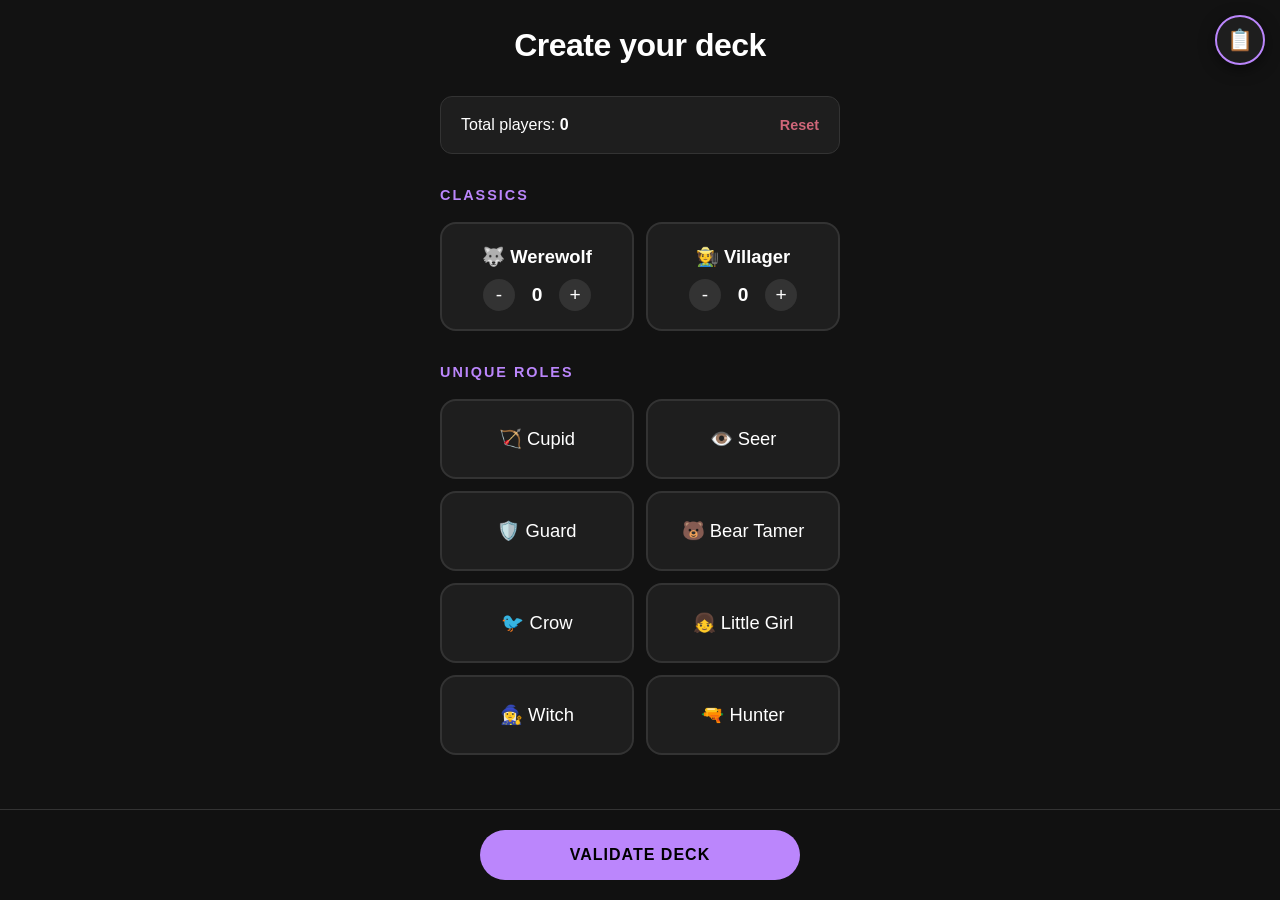
==== index.html @ 0ddc398d "2nd commit" ====
<!DOCTYPE html>
<html lang="en">

<head>
    <meta charset="UTF-8">
    <meta name="viewport" content="width=device-width, initial-scale=1.0, maximum-scale=1.0, user-scalable=no">
    <title>Game - Werewolf GM</title>
    <link rel="stylesheet" href="/style.css">
</head>

<body>
    <button id="btn-master-view" class="btn-master-flottant">📋</button>

    <div id="modal-master-view" class="modal-overlay cache">
        <div class="modal-contenu">
            <button id="btn-close-master" class="btn-fermer">✖</button>
            <h2 class="game-recap">Game Recap</h2>
            <div id="recap-players-list"></div>
        </div>
    </div>

    <section id="ecran-choix-roles">
        <h2>Create your deck</h2>
        <div class="infos-paquet">
            <span>Total players: <strong id="total-joueurs">0</strong></span>
            <button id="btn-reinitialiser" class="btn-texte">Reset</button>
        </div>

        <h3>Classics</h3>
        <div class="grille-roles">
            <div class="carte-role loup" data-role="loup" data-nom="Werewolf">
                <span class="nom-role">🐺 Werewolf</span>
                <div class="controles-compteur">
                    <button class="btn-moins" data-cible="loup">-</button>
                    <span class="qte" id="qte-loup">0</span>
                    <button class="btn-plus" data-cible="loup">+</button>
                </div>
            </div>
            <div class="carte-role villageois" data-role="villageois" data-nom="Villager">
                <span class="nom-role">🧑‍🌾 Villager</span>
                <div class="controles-compteur">
                    <button class="btn-moins" data-cible="villageois">-</button>
                    <span class="qte" id="qte-villageois">0</span>
                    <button class="btn-plus" data-cible="villageois">+</button>
                </div>
            </div>
        </div>

        <h3>Unique Roles</h3>
        <div class="grille-roles">
            <button class="carte-role special" data-role="cupidon" data-nom="Cupid">🏹 Cupid</button>
            <button class="carte-role special" data-role="voyante" data-nom="Seer">👁️ Seer</button>
            <button class="carte-role special" data-role="garde" data-nom="Guard">🛡️ Guard</button>
            <button class="carte-role special" data-role="montreur" data-nom="Bear Tamer">🐻 Bear Tamer</button>
            <button class="carte-role special" data-role="corbeau" data-nom="Crow">🐦 Crow</button>
            <button class="carte-role special" data-role="petite-fille" data-nom="Little Girl">👧 Little Girl</button>
            <button class="carte-role special" data-role="sorciere" data-nom="Witch">🧙‍♀️ Witch</button>
            <button class="carte-role special" data-role="chasseur" data-nom="Hunter">🔫 Hunter</button>
        </div>

        <div class="barre-bas">
            <button id="btn-valider-roles" class="btn-principal">Validate Deck</button>
        </div>
    </section>

    <section id="ecran-parametres" class="cache">
        <h2>Game Settings</h2>
        <div class="etape-container">
            <div class="parametres-groupe">
                <p class="parametre-titre">⏳ Council Discussion Time:</p>
                <select id="select-timer">
                    <option value="120">2 Minutes</option>
                    <option value="180" selected>3 Minutes</option>
                    <option value="300">5 Minutes</option>
                    <option value="480">8 Minutes</option>
                    <option value="0">Unlimited</option>
                </select>
            </div>

            <div class="parametres-groupe">
                <p class="parametre-titre">🎖️ Captain Election:</p>
                <label class="checkbox-container" for="checkbox-capitaine">
                    <input type="checkbox" id="checkbox-capitaine" class="checkbox-input" checked>
                    <span class="checkbox-label">Enable Captain Election before Night 1</span>
                </label>
            </div>

            <div id="groupe-option-reelection" class="sub-option">
                <div class="checkbox-container">
                    <input type="checkbox" id="checkbox-reelection" class="checkbox-input" checked>
                    <label for="checkbox-reelection" class="checkbox-label">Successor Designation (on death)</label>
                </div>
            </div>

            <div class="parametres-groupe">
                <p class="parametre-titre">⚖️ Tiebreaker (Revote):</p>
                <label class="checkbox-container" for="checkbox-revote">
                    <input type="checkbox" id="checkbox-revote" class="checkbox-input" checked>
                    <span class="checkbox-label">Allow a second vote in case of a tie</span>
                </label>
            </div>
        </div>
        <div class="barre-bas">
            <button id="btn-valider-parametres" class="btn-principal">Next Step</button>
        </div>
    </section>

    <section id="ecran-saisie-joueurs" class="cache">
        <h2>Who is who?</h2>
        <div class="info-cercle">
            <strong>Seating Order :</strong> Please add the players in clockwise order around the table.
        </div>
        <div class="formulaire-ajout">
            <input type="text" id="nom-joueur" placeholder="Name..." autocomplete="off">
            <select id="role-joueur">
                <option value="">Role...</option>
            </select>
            <button id="btn-ajouter">+</button>
        </div>
        <ul id="liste-config-joueurs" class="liste-simple"></ul>
        <div class="barre-bas">
            <button id="btn-demarrer" class="btn-principal" disabled>Next Step</button>
        </div>
    </section>

    <section id="ecran-capitaine" class="cache">
        <h2>Captain Election</h2>
        <div class="etape-container">
            <span class="captain-badge">🎖️</span>
            <p class="info-bulle">
                The village must choose a leader.
                The Captain's vote counts as double in case of a tie.
            </p>
            <select id="select-capitaine">
            </select>
        </div>
        <div class="barre-bas">
            <button id="btn-valider-capitaine" class="btn-principal" disabled>Night 1</button>
        </div>
    </section>

    <section id="ecran-nuit" class="cache">
        <h2 id="titre-nuit">Night 1</h2>

        <div id="contenu-etape-nuit"></div>

        <div id="zone-timer" class="cache">
            <div id="affichage-chrono">03:00</div>
            <div class="barre-timer-conteneur">
                <div id="barre-timer"></div>
            </div>
            <button id="btn-start-timer" class="btn-secondaire">Start Timer</button>
        </div>

        <div id="zone-vote-village" class="cache">
            <p class="parametre-titre">🗳️ Village Council Decision:</p>
            <select id="select-elimine-village"></select>
        </div>

        <div id="zone-sentence-village" class="cache"></div>

        <div class="barre-bas">
            <button id="btn-etape-suivante" class="btn-principal">Proceed</button>
        </div>
    </section>

    <script src="/script.js" defer></script>
</body>

</html>
---- style.css ----
/* =========================================
   1. VARIABLES & RESET
   ========================================= */
:root {
    --fond: #121212;
    --secondaire: #1e1e1e;
    --accent: #bb86fc;
    --accent-dark: #7b1fa2;
    --rouge-sang: #cf6679;
    --texte: #ffffff;
    --texte-secondaire: #b0b0b0;
    --bordure: #333333;
    --succes: #4CAF50;
    --alerte: #f39c12;
    --gold: #ffb74d;
}

* {
    box-sizing: border-box;
    margin: 0;
    padding: 0;
    -webkit-tap-highlight-color: transparent;
}

body {
    background-color: var(--fond);
    color: var(--texte);
    font-family: 'Segoe UI', Roboto, Helvetica, Arial, sans-serif;
    padding: 20px;
    padding-bottom: 120px;
    line-height: 1.6;
    overflow-x: hidden;
    transition: background-color 0.8s ease, color 0.5s ease;
}

body.theme-jour {
    --fond: #e9e7e2;
    --texte: #121212;
}

.etape-container,
#zone-timer,
#zone-vote-village,
.modal-content {
    background-color: #1e1e1e !important;
    color: #ffffff !important;
    border: 1px solid #333333;
    box-shadow: 0 10px 30px rgba(0, 0, 0, 0.3);
    padding: 20px;
    border-radius: 20px;
    margin-bottom: 20px;
}

.cache {
    display: none !important;
}

section {
    max-width: 400px;
    margin: 0 auto;
    width: 100%;
}

/* =========================================
   2. TYPOGRAPHIE & TITRES
   ========================================= */
h2 {
    text-align: center;
    margin-bottom: 25px;
    font-size: 2rem;
    font-weight: 700;
    letter-spacing: -0.5px;
}

h3 {
    margin: 30px 0 15px 0;
    color: var(--accent);
    text-transform: uppercase;
    font-size: 0.9rem;
    letter-spacing: 2px;
}

.titre-nuit-etape {
    font-size: 2.8rem;
    text-align: center;
    margin: 10px 0 25px 0;
    font-weight: 800;
    color: var(--texte);
    text-shadow: 0 4px 15px rgba(187, 134, 252, 0.3), 0 2px 5px rgba(255, 255, 255, 0.3);
    transition: all 0.8s ease;
}

body.theme-jour .titre-nuit-etape {
    color: var(--texte);
    text-shadow: 0 4px 10px rgba(187, 134, 252, 0.3);
}

/* =========================================
   3. ÉCRAN : CRÉATION DU DECK
   ========================================= */
.infos-paquet {
    display: flex;
    justify-content: space-between;
    align-items: center;
    background: var(--secondaire);
    padding: 15px 20px;
    border-radius: 12px;
    margin-bottom: 25px;
    border: 1px solid var(--bordure);
}

.btn-texte {
    background: none;
    border: none;
    color: var(--rouge-sang);
    font-weight: bold;
    cursor: pointer;
    font-size: 0.9rem;
}

.grille-roles {
    display: grid;
    grid-template-columns: repeat(2, 1fr);
    gap: 12px;
    margin-bottom: 20px;
}

.carte-role {
    background: var(--secondaire);
    border: 2px solid var(--bordure);
    border-radius: 16px;
    padding: 18px 10px;
    display: flex;
    flex-direction: column;
    align-items: center;
    justify-content: center;
    transition: all 0.2s cubic-bezier(0.4, 0, 0.2, 1);
    cursor: pointer;
    position: relative;
    color: white;
}

.carte-role.selectionne {
    border-color: var(--accent);
    background: rgba(187, 134, 252, 0.08);
    box-shadow: 0 0 15px rgba(187, 134, 252, 0.2);
}

.nom-role {
    font-weight: 600;
    font-size: 1.15rem;
    margin-bottom: 8px;
}

.carte-role.special {
    font-size: 1.15rem;
    padding: 20px 10px;
    display: flex;
    align-items: center;
    justify-content: center;
    min-height: 80px;
}

/* =========================================
   BORDURES SPÉCIFIQUES (LOUP / VILLAGEOIS)
   ========================================= */

.carte-role.loup.selectionne {
    border-color: var(--rouge-sang) !important;
    background: rgba(207, 102, 121, 0.08) !important;
    box-shadow: 0 0 15px rgba(207, 102, 121, 0.2) !important;
}

.carte-role.villageois.selectionne {
    border-color: var(--succes) !important;
    background: rgba(76, 175, 80, 0.08) !important;
    box-shadow: 0 0 15px rgba(76, 175, 80, 0.2) !important;
}

.carte-role.loup.selectionne .nom-role {
    color: var(--rouge-sang);
}

.carte-role.villageois.selectionne .nom-role {
    color: var(--succes);
}

/* Compteurs +/- */
.controles-compteur {
    display: flex;
    align-items: center;
    gap: 12px;
}

.btn-plus,
.btn-moins {
    width: 32px;
    height: 32px;
    border-radius: 50%;
    border: none;
    background: #333;
    color: white;
    font-size: 1.2rem;
    display: flex;
    align-items: center;
    justify-content: center;
    cursor: pointer;
}

.btn-plus:active,
.btn-moins:active {
    background: var(--accent);
}

.qte {
    font-size: 1.2rem;
    font-weight: 800;
    min-width: 20px;
    text-align: center;
}

/* =========================================
   4. ÉCRAN : PARAMÈTRES (FIX ALIGNEMENT)
   ========================================= */
.parametres-groupe {
    margin-bottom: 25px;
}

.parametre-titre {
    margin-bottom: 12px;
    font-weight: bold;
    color: var(--accent);
    display: block;
}

/* FIX ULTIME : Le conteneur des cases à cocher */
.checkbox-container {
    display: flex !important;
    align-items: center !important;
    /* Aligne verticalement la case et le texte */
    justify-content: flex-start !important;
    gap: 15px !important;
    /* Espace fixe */
    cursor: pointer;
    margin: 5px 0;
    padding: 8px 0;
}

.checkbox-input {
    width: 22px !important;
    height: 22px !important;
    margin: 0 !important;
    flex-shrink: 0 !important;
    cursor: pointer;
    accent-color: var(--accent);
}

.checkbox-label {
    color: var(--texte);
    font-size: 1rem;
    line-height: 1.3;
    cursor: pointer;
    user-select: none;
}

/* =========================================
   5. ÉCRAN : SAISIE JOUEURS
   ========================================= */
.formulaire-ajout {
    display: flex;
    gap: 8px;
    margin-bottom: 20px;
}

#nom-joueur {
    flex: 2;
    margin-bottom: 0;
}

#role-joueur {
    flex: 1.5;
    margin-bottom: 0;
}

#btn-ajouter {
    flex: 0.5;
    background: var(--accent);
    border: none;
    border-radius: 8px;
    color: black;
    font-size: 1.5rem;
    font-weight: bold;
    cursor: pointer;
}

.liste-simple {
    list-style: none;
    margin-top: 20px;
}

.joueur-item {
    background: var(--secondaire);
    padding: 12px 18px;
    border-radius: 12px;
    margin-bottom: 10px;
    display: flex;
    justify-content: space-between;
    align-items: center;
    border: 1px solid var(--bordure);
    animation: slideIn 0.3s ease;
}

@keyframes slideIn {
    from {
        opacity: 0;
        transform: translateX(-10px);
    }

    to {
        opacity: 1;
        transform: translateX(0);
    }
}

.btn-supprimer-joueur {
    background: none;
    border: none;
    color: var(--rouge-sang);
    font-size: 1.2rem;
    cursor: pointer;
    padding: 5px;
}

/* =========================================
   6. PHASE DE JEU (CARTES RÔLES & MORNING)
   ========================================= */
.etape-container {
    background-color: var(--secondaire);
    padding: 35px;
    border-radius: 20px;
    border: 1px solid var(--bordure);
    box-shadow: 0 10px 30px rgba(0, 0, 0, 0.4);
}

.info-bulle {
    margin-bottom: 20px;
}

.lovers-selection {
    display: flex;
    align-items: center;
    justify-content: center;
    gap: 15px;
    margin-top: 15px;
}

.heart-icon {
    font-size: 1.5rem;
    color: #ff4d4d;
    text-shadow: 0 0 10px rgba(255, 77, 77, 0.5);
}

.text-gold {
    color: var(--gold) !important;
    font-weight: 700;
    text-shadow: 0 0 8px rgba(255, 183, 77, 0.3);
}

/* =========================================
   12. VOYANTE (SEER) - RÉVÉLATION
   ========================================= */
#seer-target {
    margin-top: 8px;
}

.seer-result {
    margin-top: 20px;
    padding: 20px;
    background: rgba(187, 134, 252, 0.05);
    border: 2px solid var(--accent);
    border-radius: 15px;
    text-align: center;
    box-shadow: 0 0 15px rgba(187, 134, 252, 0.2);
    animation: revealPop 0.4s cubic-bezier(0.175, 0.885, 0.32, 1.275);
}

.seer-result span {
    display: block;
    color: var(--texte-secondaire);
    font-size: 0.9rem;
    text-transform: uppercase;
    letter-spacing: 1px;
    margin-bottom: 5px;
}

.seer-result b {
    display: block;
    color: var(--accent);
    font-size: 1.6rem;
    text-transform: uppercase;
    letter-spacing: 2px;
    text-shadow: 0 0 10px rgba(187, 134, 252, 0.3);
}

.etape-role {
    font-size: 1.8rem;
    font-weight: 800;
    color: var(--accent);
    text-align: center;
    margin-bottom: 10px;
}

.etape-joueurs {
    text-align: center;
    color: var(--texte-secondaire);
    font-size: 1rem;
    margin-bottom: 20px;
}

/* =========================================
   6. PHASE DE JOUR (MORNING NEWS & ÉVÉNEMENTS)
   ========================================= */

.separator-dots {
    border: 0;
    height: 1px;
    background-image: linear-gradient(to right, transparent, var(--accent), transparent);
    margin: 40px 0;
    opacity: 0.5;
}

.morning-news-container {
    display: flex;
    flex-direction: column;
    gap: 15px;
    background: transparent;
    padding: 0;
    margin-bottom: 20px;
}

.safe-night,
.bear-silent {
    background: rgba(255, 255, 255, 0.05);
    border: 1px solid var(--bordure);
    padding: 16px 20px;
    border-radius: 12px;
    color: var(--texte-secondaire);
    font-size: 1rem;
    display: flex;
    align-items: center;
    gap: 12px;
}


.bear-growl,
.crow-mark {
    display: flex;
    align-items: center;
    gap: 15px;
    padding: 15px;
    border-radius: 12px;
    font-size: 0.95rem;
    line-height: 1.4;
    box-shadow: 0 4px 10px rgba(0, 0, 0, 0.15);
}

.event-icon {
    font-size: 2.2rem;
    flex-shrink: 0;
    filter: drop-shadow(0 2px 4px rgba(0, 0, 0, 0.5));
}

.bear-growl {
    background: rgba(243, 156, 18, 0.08);
    border: 1px solid rgba(243, 156, 18, 0.2);
    border-left: 4px solid var(--alerte);
}

.bear-growl strong {
    color: var(--alerte);
    font-size: 1.1rem;
    display: block;
    margin-bottom: 2px;
    text-transform: uppercase;
    letter-spacing: 1px;
}

.crow-mark {
    background: rgba(187, 134, 252, 0.08);
    border: 1px solid rgba(187, 134, 252, 0.2);
    border-left: 4px solid var(--accent);
}

.crow-mark strong {
    color: var(--accent);
    font-size: 1.1rem;
    display: block;
    margin-bottom: 5px;
    text-transform: uppercase;
    letter-spacing: 1px;
}

.crow-target-name {
    background-color: var(--accent);
    color: #000;
    font-weight: 800;
    font-size: 1.1rem;
    padding: 2px 8px;
    border-radius: 6px;
    text-transform: uppercase;
    display: inline-block;
    vertical-align: middle;
    margin-right: 5px;
    box-shadow: 0 0 10px rgba(187, 134, 252, 0.4);
}

.crow-text-info {
    color: var(--texte-secondaire);
    font-size: 0.95rem;
}

.bouton-transition-container {
    text-align: center;
    margin-top: 30px;
}


/* =========================================
   7. WIDGET TIMER & VOTE DU CONSEIL
   ========================================= */
#zone-timer {
    background-color: var(--secondaire);
    padding: 25px;
    border-radius: 15px;
    margin: 20px 0;
    text-align: left;
    border: 1px solid var(--bordure);

}

#affichage-chrono {
    font-size: 3.8rem;
    font-weight: 600;
    color: var(--accent);
    text-align: center;
    line-height: 1;
    margin-bottom: 15px;
    letter-spacing: 2px;
}

.barre-timer-conteneur {
    width: 100%;
    height: 8px;
    background: #2a2a2a;
    border-radius: 4px;
    margin-bottom: 15px;
    overflow: hidden;
}

#barre-timer {
    height: 100%;
    background: var(--accent);
    width: 100%;
    transition: width 1s linear;
}

#btn-start-timer {
    background-color: #333;
    color: #aaa;
    border: none;
    padding: 5px 12px;
    border-radius: 4px;
    font-size: 0.8rem;
    cursor: pointer;
    display: block;
    margin: 0 auto;
    width: fit-content;
}

#btn-start-timer:active {
    background-color: #444;
}

#zone-vote-village {
    margin-top: 20px;
    text-align: left;
}

#zone-vote-village p {
    color: var(--accent);
    font-size: 0.9rem;
    font-weight: bold;
    margin-bottom: 10px;
}

/* =========================================
   8. SENTENCE & CONSEIL
   ========================================= */
/* --- CONTAINER DE LA SENTENCE --- */
.sentence-container {
    display: flex;
    flex-direction: column;
    align-items: center;
    gap: 20px;
    padding: 10px 0;
}

/* --- STYLE DE LA SENTENCE DU CONSEIL --- */
.sentence-item {
    padding: 25px 20px;
    margin-top: 20px;
    border-left: 6px solid var(--rouge-sang);
    /* Plus épais que la nuit pour l'impact */
    background: rgba(207, 102, 121, 0.1);
    border-radius: 0 16px 16px 0;
    box-shadow: 0 8px 25px rgba(0, 0, 0, 0.2);
    display: flex;
    flex-direction: column;
    align-items: center;
    /* Centre le texte */
    animation: slideIn 0.5s ease;
}

.sentence-nom {
    color: var(--rouge-sang);
    font-size: 2.5rem;
    /* Très lisible */
    font-weight: 900;
    text-transform: uppercase;
    letter-spacing: -1px;
    margin-bottom: 5px;
}

.sentence-role {
    color: #ffffff;
    font-size: 1.1rem;
    font-weight: 600;
    letter-spacing: 1px;
    opacity: 0.9;
}

/* Cas où personne n'est éliminé */
.sentence-none {
    padding: 30px;
    text-align: center;
    background: rgba(255, 255, 255, 0.05);
    border-radius: 16px;
    border: 1px dashed var(--bordure);
    color: var(--texte-secondaire);
}

.mort-conseil-wrapper {
    display: flex;
    flex-direction: column;
    gap: 10px;
    padding: 10px 0;
    animation: fadeIn 0.5s ease-in;
}



.no-death-council {
    text-align: center;
    padding: 20px;
    color: var(--texte-secondaire);
    font-style: italic;
}

@keyframes fadeIn {
    from {
        opacity: 0;
    }

    to {
        opacity: 1;
    }
}

.resultat-conseil {
    color: var(--texte-secondaire);
    text-align: center;
    text-transform: uppercase;
    font-size: 0.8rem;
    letter-spacing: 2px;
}

.safe-title {
    font-size: 1.4rem;
    font-weight: 700;
    color: var(--texte-secondaire);
}

@keyframes fadeInUp {
    from {
        opacity: 0;
        transform: translateY(20px);
    }

    to {
        opacity: 1;
        transform: translateY(0);
    }
}

/* =========================================
   9. BARRE BASSE & BOUTONS
   ========================================= */
.barre-bas {
    position: fixed;
    bottom: 0;
    left: 0;
    width: 100%;
    background: rgba(18, 18, 18, 0.98);
    backdrop-filter: blur(10px);
    padding: 20px;
    display: flex;
    justify-content: center;
    gap: 15px;
    z-index: 1000;
    border-top: 1px solid var(--bordure);
}

.btn-principal {
    background-color: var(--accent);
    color: black;
    border: none;
    padding: 16px 28px;
    border-radius: 50px;
    font-weight: 800;
    font-size: 1rem;
    cursor: pointer;
    flex: 1;
    max-width: 320px;
    text-transform: uppercase;
    letter-spacing: 1px;
    box-shadow: none !important;
}

.btn-principal:disabled {
    background-color: #444;
    color: #888;
    cursor: not-allowed;
}

.btn-danger {
    background-color: var(--rouge-sang) !important;
    color: white !important;
}

.btn-orange {
    background-color: var(--alerte) !important;
    color: white !important;
}

.btn-orange {
    background-color: var(--alerte);
    color: white;
}

/* =========================================
   10. MODALES & MASTER VIEW
   ========================================= */
.game-recap {
    color: var(--texte-secondaire);
}

.btn-master-flottant {
    position: fixed;
    top: 15px;
    right: 15px;
    z-index: 1001;
    background: var(--secondaire);
    border: 2px solid var(--accent);
    border-radius: 50%;
    width: 50px;
    height: 50px;
    font-size: 1.3rem;
    cursor: pointer;
    box-shadow: 0 4px 15px rgba(0, 0, 0, 0.5);
}

.modal-overlay {
    position: fixed;
    top: 0;
    left: 0;
    width: 100%;
    height: 100%;
    background: rgba(0, 0, 0, 0.92);
    display: flex;
    align-items: center;
    justify-content: center;
    z-index: 2000;
    padding: 20px;
}

.modal-contenu {
    background: var(--secondaire);
    width: 100%;
    max-width: 480px;
    max-height: 85vh;
    padding: 30px;
    border-radius: 25px;
    border: 1px solid var(--accent);
    overflow-y: auto;
    position: relative;
}

.btn-fermer {
    position: absolute;
    top: 20px;
    right: 20px;
    background: none;
    border: none;
    color: white;
    font-size: 1.5rem;
    cursor: pointer;
}

/* =========================================
   RETOUR AU STYLE MASTER VIEW (PRÉCIS)
   ========================================= */
.master-table {
    width: 100%;
    border-collapse: collapse;
    margin-top: 10px;
}

.master-tr-header {
    border-bottom: 2px solid var(--bordure);
    color: var(--accent);
    font-size: 0.85rem;
    text-transform: uppercase;
    letter-spacing: 1px;
}

.master-th {
    text-align: left;
    padding: 12px 8px;
    font-weight: bold;
}

.master-th-center {
    text-align: center;
    padding: 12px 8px;
}

.master-tr {
    border-bottom: 1px solid #2a2a2a;
}

.master-td {
    padding: 14px 8px;
    vertical-align: middle;
}

.master-td-center {
    padding: 14px 8px;
    text-align: center;
    vertical-align: middle;
}

.master-role-text {
    color: var(--texte-secondaire);
    font-size: 0.9rem;
}

.status-alive {
    color: var(--succes);
    font-weight: 600;
}

.status-dead {
    color: var(--rouge-sang);
    text-decoration: line-through;
    opacity: 0.6;
}

.master-alive-count {
    margin-top: 25px;
    text-align: center;
    font-weight: bold;
    color: var(--accent);
    font-size: 1.1rem;
    padding-top: 15px;
    border-top: 1px dashed var(--bordure);
}

/* =========================================
   11. INPUTS GÉNÉRAUX
   ========================================= */
select,
input[type="text"] {
    width: 100%;
    padding: 14px;
    background: #2a2a2a;
    border: 1px solid #444;
    border-radius: 10px;
    color: white;
    font-size: 1rem;
    appearance: none;
}

select {
    background-image: url("data:image/svg+xml,%3Csvg xmlns='http://www.w3.org/2000/svg' width='24' height='24' viewBox='0 0 24 24' fill='none' stroke='white' stroke-width='2' stroke-linecap='round' stroke-linejoin='round'%3E%3Cpolyline points='6 9 12 15 18 9'%3E%3C/polyline%3E%3C/svg%3E");
    background-repeat: no-repeat;
    background-position: right 12px center;
    background-size: 16px;

}

/* =========================================
   13. ÉLECTION DU CAPITAINE 
   ========================================= */
#ecran-capitaine .etape-container {
    background: linear-gradient(145deg, var(--secondaire), #252525);
    border: 2px solid var(--accent);
    box-shadow: 0 0 20px rgba(187, 134, 252, 0.15);
    text-align: center;
    padding: 35px 25px;
}

.captain-badge {
    font-size: 4rem;
    display: block;
    margin-bottom: 15px;
    filter: drop-shadow(0 0 10px rgba(187, 134, 252, 0.4));
    animation: medalFloat 3s ease-in-out infinite;
}

#ecran-capitaine h2 {
    color: var(--accent);
    /* Titre en violet */
    text-shadow: 0 0 10px rgba(187, 134, 252, 0.2);
}

#ecran-capitaine .info-bulle {
    color: var(--texte-secondaire);
    font-size: 0.95rem;
    font-style: italic;
    margin-bottom: 25px;
    line-height: 1.4;
}

#select-capitaine {
    background-color: #2a2a2a !important;
    color: #ffffff !important;
    border: 2px solid var(--accent);
    font-weight: bold;
    font-size: 1.1rem;
    cursor: pointer;
    appearance: none;
    -webkit-appearance: none;
}

#select-capitaine option {
    background-color: #1e1e1e;
    color: #ffffff;
    padding: 10px;
}

#select-capitaine option:hover {
    background-color: var(--accent);
    color: #000000;
}

#select-capitaine:focus {
    background-color: rgba(187, 134, 252, 0.1);
    box-shadow: 0 0 15px rgba(187, 134, 252, 0.3);
    outline: none;
}

/* =========================================
   14. ECRAN DE VICTOIRE 
   ========================================= */
.victory-screen {
    display: flex;
    flex-direction: column;
    align-items: center;
    justify-content: center;
    text-align: center;
    padding: 40px 20px;
    border-radius: 20px;
    animation: victoryPop 0.5s cubic-bezier(0.17, 0.89, 0.32, 1.28);
}

.victory-village {
    border: 3px solid var(--succes) !important;
    background: linear-gradient(145deg, #1e1e1e, #1a2e1a) !important;
}

.victory-village .victory-icon {
    color: var(--succes);
    text-shadow: 0 0 20px rgba(76, 175, 80, 0.4);
}

.victory-wolves {
    border: 3px solid var(--rouge-sang) !important;
    background: linear-gradient(145deg, #1e1e1e, #2e1a1a) !important;
}

.victory-wolves .victory-icon {
    color: var(--rouge-sang);
    text-shadow: 0 0 20px rgba(207, 102, 121, 0.4);
}

.victory-lovers {
    border: 3px solid #ff4d4d !important;
    background: linear-gradient(145deg, #1e1e1e, #3e1a1a) !important;
}

.victory-lovers .victory-icon {
    color: #ff4d4d;
    text-shadow: 0 0 20px rgba(255, 77, 77, 0.4);
}

.victory-icon {
    font-size: 5rem;
    margin-bottom: 10px;
    display: block;
}

.victory-title {
    font-size: 2.5rem;
    font-weight: 900;
    margin-bottom: 15px;
    text-transform: uppercase;
}

.victory-desc {
    color: var(--texte-secondaire);
    margin-bottom: 30px;
    font-style: italic;
}

@keyframes victoryPop {
    from {
        transform: scale(0.8);
        opacity: 0;
    }

    to {
        transform: scale(1);
        opacity: 1;
    }
}

.victory-egalite {
    border: 3px solid #757575 !important;
    /* Gris fantôme */
    background: linear-gradient(145deg, #1e1e1e, #2a2a2a) !important;
}

.victory-egalite .victory-icon {
    color: #b0b0b0;
    text-shadow: 0 0 20px rgba(176, 176, 176, 0.4);
}

/* =========================================
   15. ORDRE DES JOUEURS
   ========================================= */
.joueur-info-gauche {
    display: flex;
    align-items: center;
    gap: 12px;
}

.joueur-place {
    background: rgba(255, 255, 255, 0.1);
    color: var(--texte-secondaire);
    font-weight: 800;
    font-size: 0.9rem;
    padding: 4px 8px;
    border-radius: 6px;
    min-width: 35px;
    text-align: center;
}

.joueur-controles {
    display: flex;
    align-items: center;
    gap: 8px;
}

.btn-ordre {
    background: none;
    border: none;
    color: var(--texte-secondaire);
    font-size: 1.2rem;
    cursor: pointer;
    padding: 2px 5px;
    transition: color 0.2s;
}

.btn-ordre:hover {
    color: var(--accent);
}

.btn-ordre:disabled {
    opacity: 0.2;
    cursor: default;
}

.info-cercle {
    background: rgba(187, 134, 252, 0.1);
    border-left: 4px solid var(--accent);
    padding: 10px 15px;
    margin-bottom: 20px;
    font-size: 0.9rem;
    color: var(--texte);
    border-radius: 0 8px 8px 0;
}

/* --- ANNONCE DU RÉSULTAT DU CONSEIL --- */
.resultat-conseil {
    text-align: center;
    color: var(--texte-secondaire);
    text-transform: uppercase;
    font-size: 0.8rem;
    letter-spacing: 2px;
    margin-bottom: 10px;
}

.no-death-council {
    text-align: center;
    padding: 20px;
    color: var(--texte-secondaire);
}

.no-death-icon {
    font-size: 3rem;
    display: block;
    margin-bottom: 10px;
}

/* =========================================
   16. RECAP DE NUIT
   ========================================= */
.no-events-night {
    display: flex;
    align-items: center;
    gap: 15px;
    padding: 15px 20px;
    background: rgba(255, 255, 255, 0.03);
    border: 1px dashed var(--bordure);
    border-radius: 12px;
    color: var(--texte-secondaire);
    font-size: 0.95rem;
    line-height: 1.4;
}

.no-events-night .event-icon {
    font-size: 2rem;
    opacity: 0.5;
    filter: none;
}


/* =========================================
   17. LE CHASSEUR
   ========================================= */
.hunter-box {
    border: 2px solid #ff9800 !important;
    box-shadow: 0 4px 20px rgba(255, 152, 0, 0.15);
    margin-top: 25px;
    padding: 20px;
    border-radius: 12px;
    animation: fadeIn 0.4s ease;
}

.hunter-title {
    color: #ff9800;
    text-align: center;
    font-size: 1.5rem;
    margin-bottom: 12px;
    text-transform: uppercase;
    letter-spacing: 2px;
    font-weight: 900;
    text-shadow: 0 0 10px rgba(255, 152, 0, 0.3);
    display: flex;
    align-items: center;
    justify-content: center;
    gap: 8px;
}

.hunter-instruction {
    text-align: center;
    color: var(--texte-secondaire);
    margin-bottom: 20px;
    font-size: 0.95rem;
    background: rgba(0, 0, 0, 0.15);
    padding: 10px;
    border-radius: 8px;
}

.hunter-instruction strong {
    color: #ff9800;
    font-size: 1.1rem;
}

.btn-hunter {
    background-color: #ff9800 !important;
    color: #111 !important;
    font-weight: 900;
    letter-spacing: 2px;

    display: block;
    width: fit-content;
    min-width: 90px;
    padding: 12px 30px;
    margin: 20px auto 0 auto;


    border: none;
    border-radius: 8px;
    box-shadow: 0 4px 10px rgba(255, 152, 0, 0.3);
    transition: all 0.2s ease;
    cursor: pointer;
}

.btn-hunter:hover {
    background-color: #ffb74d !important;
    transform: translateY(-2px);
    box-shadow: 0 6px 15px rgba(255, 152, 0, 0.5);
}

.btn-hunter:active {
    transform: translateY(0);
}

.hunter-sentence-wrapper {
    margin-top: 25px;
    padding-top: 15px;
    border-top: 1px dashed rgba(255, 152, 0, 0.3);
}

.resultat-chasseur {
    color: #ff9800 !important;
    font-weight: bold;
    text-shadow: 0 0 8px rgba(255, 152, 0, 0.2);
}

/* =========================================
   18. STYLE ANNONCE MORT
========================================= */

.annonce-mort {
    display: flex;
    flex-direction: column;
    justify-content: center;
    padding: 12px 15px;
    margin-bottom: 10px;
    border-radius: 8px;
    border-left: 4px solid;
    position: relative;
    overflow: hidden;
    box-shadow: 0 2px 8px rgba(0, 0, 0, 0.1);
}

.annonce-mort-nom {
    color: var(--rouge-sang, #ff4c4c) !important;
    font-size: 1.5rem;
    font-weight: 900;
    margin-bottom: 4px;
    letter-spacing: 1px;
    text-align: center;
}

.annonce-mort-role {
    color: var(--rouge-sang, #ff4c4c) !important;
    font-size: 1.1rem;
    color: var(--rouge-sang);
    text-align: center;
}

.cause-classique {
    border-left-color: var(--rouge-sang, #ff4c4c) !important;
    background: rgba(255, 76, 76, 0.15) !important;
}

.cause-chasseur {
    border-left-color: #ff9800 !important;
    background: rgba(255, 152, 0, 0.15) !important;
}

/* =========================================
   19. GAME SETTINGS
========================================= */
.sub-option {
    margin-left: 30px;
    border-left: 2px solid var(--accent);
    padding-left: 15px;
    margin-bottom: 10px;
}

.captain-box {
    /* On force un fond sombre même en mode jour pour le contraste */
    background-color: #1e1e1e !important; 
    background: linear-gradient(145deg, #1e1e1e, #121212) !important;
    
    border: 2px solid var(--gold) !important;
    box-shadow: 0 10px 30px rgba(0, 0, 0, 0.5); /* Ombre forte pour "décoller" du fond jour */
    margin-top: 25px;
    padding: 25px;
    border-radius: 16px;
    color: white !important; /* Force le texte en blanc */
    animation: fadeIn 0.4s ease;
}

.captain-title {
    color: var(--gold);
    text-align: center;
    font-size: 1.5rem;
    margin-bottom: 12px;
    text-transform: uppercase;
    font-weight: 900;
}

.captain-box .hunter-instruction {
    text-align: center;
    color: #e0e0e0 !important; 
    background: rgba(255, 255, 255, 0.05);
    padding: 12px;
    border-radius: 8px;
    margin-bottom: 20px;
    border: 1px solid rgba(255, 183, 77, 0.1);
}

.captain-box select {
    background-color: #2a2a2a !important;
    color: white !important;
    border: 1px solid #444 !important;
}

.btn-captain {
    background-color: var(--gold) !important;
    color: #111 !important;
    font-weight: 900;
    width: fit-content;
    min-width: 200px;
    padding: 12px 30px;
    margin: 20px auto 0 auto;
    display: block;
    border: none;
    border-radius: 8px;
    cursor: pointer;
}

.annonce-succession {
    text-align: center;
    color: var(--gold);
    font-weight: bold;
    margin-top: 15px;
    font-size: 1.1rem;
    animation: fadeIn 0.5s ease;
}
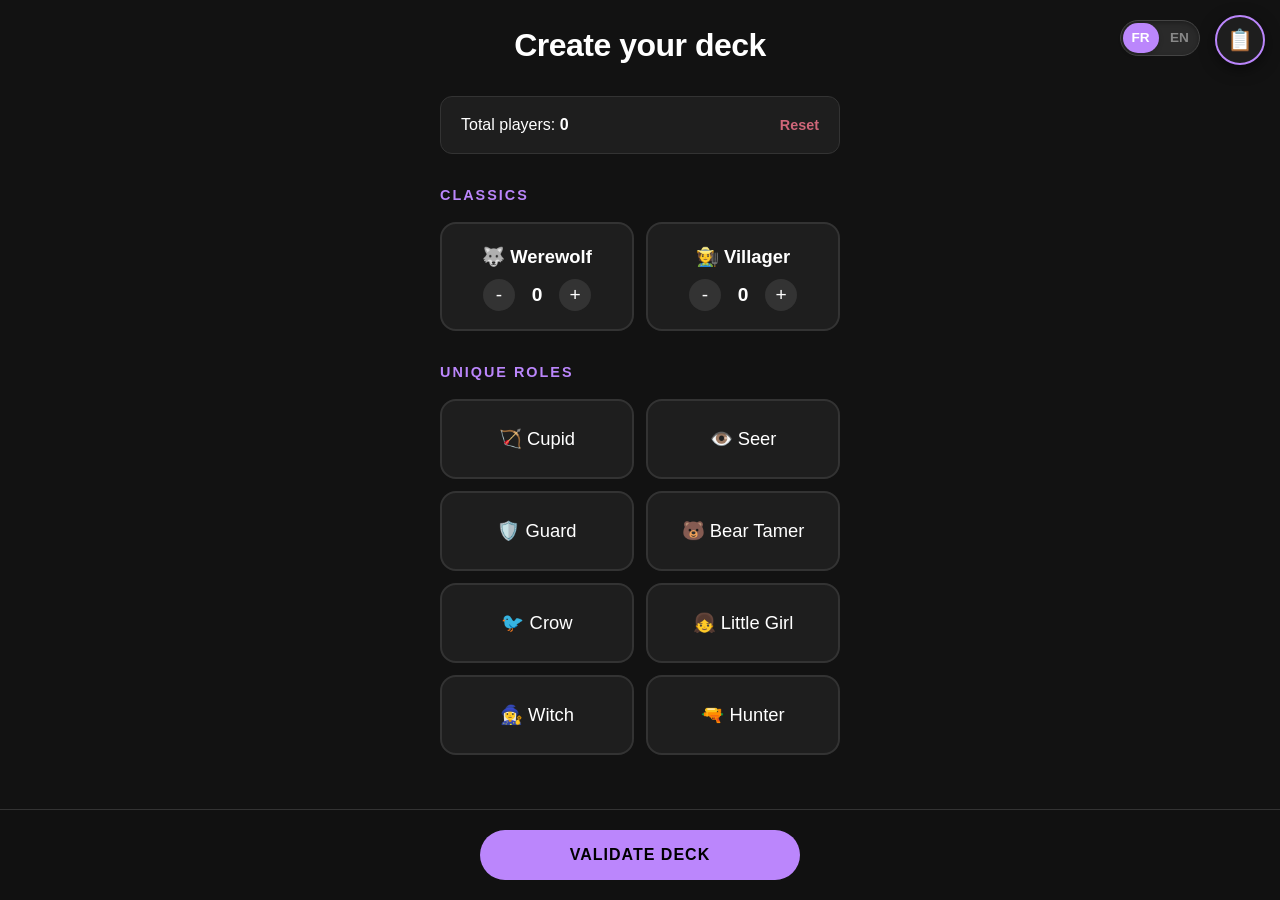
==== commit 6de832d4: "Version sans langues" ====
--- a/index.html
+++ b/index.html
@@ -5,12 +5,21 @@
     <meta charset="UTF-8">
     <meta name="viewport" content="width=device-width, initial-scale=1.0, maximum-scale=1.0, user-scalable=no">
     <title>Game - Werewolf GM</title>
-    <link rel="stylesheet" href="/style.css">
+    <link rel="stylesheet" href="style.css">
 </head>
 
 <body>
     <button id="btn-master-view" class="btn-master-flottant">📋</button>
-
+    
+    <div class="lang-switch-container">
+        <input type="checkbox" id="lang-toggle-checkbox" class="lang-checkbox">
+        <label for="lang-toggle-checkbox" class="lang-slider">
+            <span class="lang-fr">FR</span>
+            <span class="lang-en">EN</span>
+            <div class="lang-knob"></div>
+        </label>
+    </div>
+    
     <div id="modal-master-view" class="modal-overlay cache">
         <div class="modal-contenu">
             <button id="btn-close-master" class="btn-fermer">✖</button>
@@ -164,7 +173,7 @@
         </div>
     </section>
 
-    <script src="/script.js" defer></script>
+    <script src="script.js" defer></script>
 </body>
 
 </html>
--- a/style.css
+++ b/style.css
@@ -886,6 +886,70 @@
 }
 
 /* =========================================
+   BOUTON LANGUE
+========================================= */
+.lang-switch-container {
+    position: fixed;
+    top: 20px;
+    right: 80px;
+    z-index: 1000;
+}
+
+.lang-checkbox {
+    display: none;
+}
+
+.lang-slider {
+    display: flex;
+    position: relative;
+    width: 80px;
+    height: 36px;
+    background-color: #2a2a2a;
+    border-radius: 20px;
+    cursor: pointer;
+    align-items: center;
+    box-shadow: inset 0 2px 5px rgba(0, 0, 0, 0.3);
+    border: 1px solid #444;
+}
+
+.lang-fr, .lang-en {
+    flex: 1;
+    text-align: center;
+    font-weight: bold;
+    font-size: 0.85rem;
+    z-index: 2; 
+    transition: color 0.3s ease;
+}
+
+.lang-fr { color: #fff; }
+.lang-en { color: #888; }
+
+.lang-knob {
+    position: absolute;
+    top: 2px;
+    left: 2px;
+    width: 36px;
+    height: 30px;
+    background-color: var(--accent);
+    border-radius: 16px;
+    z-index: 1;
+    transition: transform 0.3s cubic-bezier(0.25, 0.8, 0.25, 1);
+    box-shadow: 0 2px 5px rgba(0, 0, 0, 0.2);
+}
+
+.lang-checkbox:checked + .lang-slider .lang-knob {
+    transform: translateX(38px);
+}
+
+.lang-checkbox:checked + .lang-slider .lang-fr {
+    color: #888; 
+}
+
+.lang-checkbox:checked + .lang-slider .lang-en {
+    color: #fff; 
+}
+
+/* =========================================
    11. INPUTS GÉNÉRAUX
    ========================================= */
 select,
@@ -1228,9 +1292,12 @@
 }
 
 .hunter-sentence-wrapper {
-    margin-top: 25px;
-    padding-top: 15px;
-    border-top: 1px dashed rgba(255, 152, 0, 0.3);
+    background-color: #1e1e1e !important;
+    border: 1px solid #333 !important;
+    border-radius: 12px;
+    padding: 35px;
+    margin-top: 20px;
+    box-shadow: 0 5px 15px rgba(0, 0, 0, 0.3);
 }
 
 .resultat-chasseur {
@@ -1293,16 +1360,15 @@
 }
 
 .captain-box {
-    /* On force un fond sombre même en mode jour pour le contraste */
     background-color: #1e1e1e !important; 
     background: linear-gradient(145deg, #1e1e1e, #121212) !important;
     
     border: 2px solid var(--gold) !important;
-    box-shadow: 0 10px 30px rgba(0, 0, 0, 0.5); /* Ombre forte pour "décoller" du fond jour */
+    box-shadow: 0 10px 30px rgba(0, 0, 0, 0.5);
     margin-top: 25px;
     padding: 25px;
     border-radius: 16px;
-    color: white !important; /* Force le texte en blanc */
+    color: white !important;
     animation: fadeIn 0.4s ease;
 }
 
@@ -1352,4 +1418,28 @@
     margin-top: 15px;
     font-size: 1.1rem;
     animation: fadeIn 0.5s ease;
+}
+
+/* =========================================
+   19. LA SORCIÈRE (Potions)
+========================================= */
+.potion-group {
+    margin-bottom: 20px;
+}
+
+.witch-info {
+    font-size: 0.85rem;
+    color: var(--texte-secondaire);
+    margin-bottom: 5px;
+}
+
+.witch-target {
+    color: var(--rouge-sang);
+    font-weight: bold;
+}
+
+.potion-used {
+    color: var(--rouge-sang);
+    font-style: italic;
+    margin-top: 5px;
 }
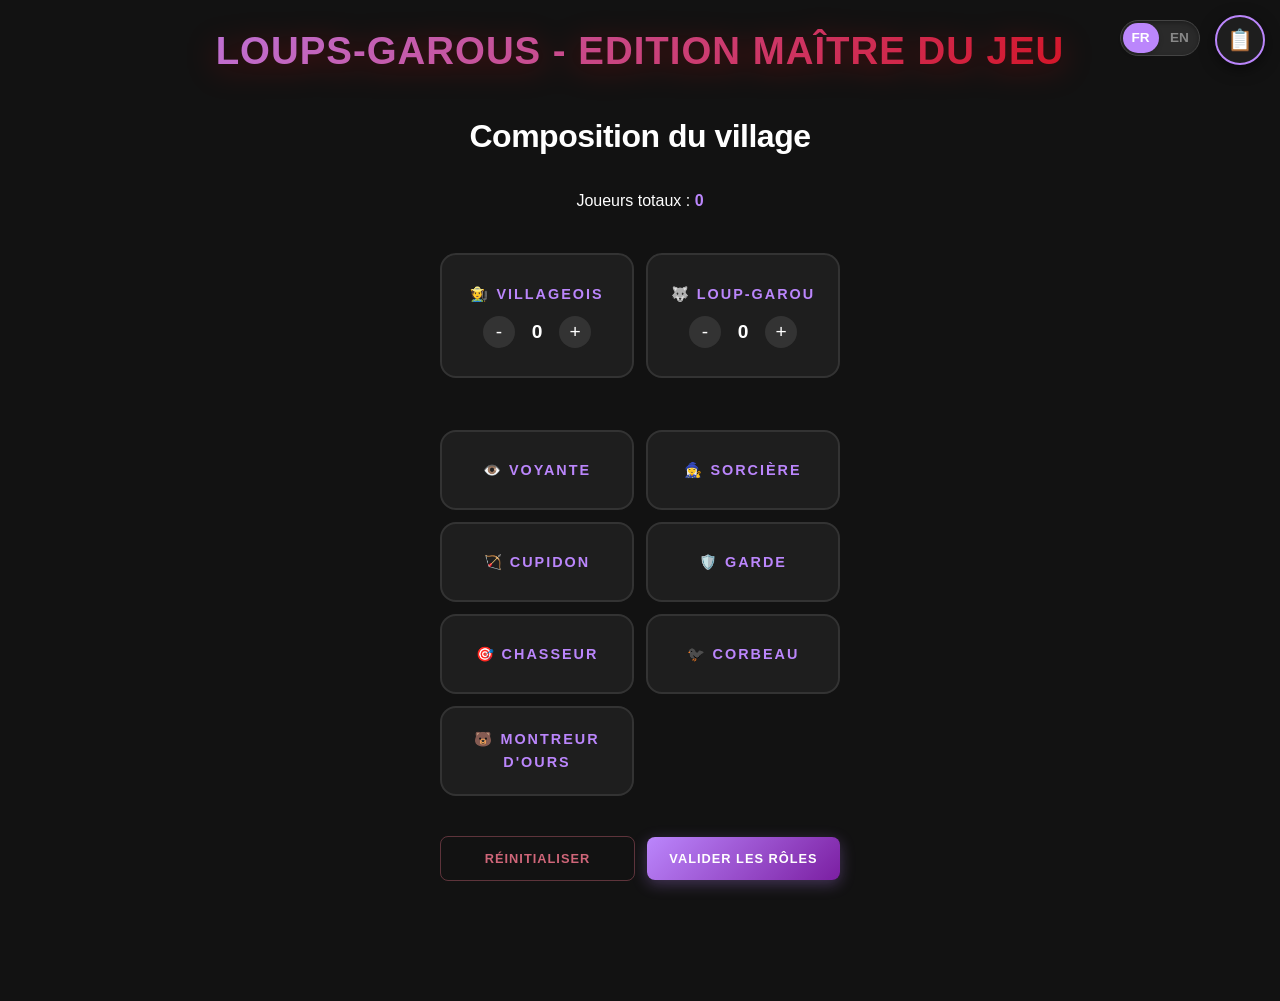
==== commit cb59ebc7: "ajout langues + refonte css" ====
--- a/index.html
+++ b/index.html
@@ -1,179 +1,208 @@
 <!DOCTYPE html>
-<html lang="en">
+<html lang="fr">
 
 <head>
     <meta charset="UTF-8">
     <meta name="viewport" content="width=device-width, initial-scale=1.0, maximum-scale=1.0, user-scalable=no">
-    <title>Game - Werewolf GM</title>
-    <link rel="stylesheet" href="style.css">
+    <title>Werewolf GM</title>
+    <link rel="icon" type="image/x-icon" href="/wolf.png">
+    <link rel="stylesheet" href="style.css?v=8">
+    <link rel="manifest" href="manifest.json">
 </head>
 
 <body>
-    <button id="btn-master-view" class="btn-master-flottant">📋</button>
-    
-    <div class="lang-switch-container">
-        <input type="checkbox" id="lang-toggle-checkbox" class="lang-checkbox">
-        <label for="lang-toggle-checkbox" class="lang-slider">
-            <span class="lang-fr">FR</span>
-            <span class="lang-en">EN</span>
-            <div class="lang-knob"></div>
-        </label>
-    </div>
-    
+
+    <header>
+        <h1 class="titre-app" data-i18n="mainTitle">Loups-Garous - Edition Maître du Jeu</h1>
+
+        <div class="lang-switch-container">
+            <input type="checkbox" id="lang-toggle-checkbox" class="lang-checkbox">
+            <label for="lang-toggle-checkbox" class="lang-slider">
+                <span class="lang-fr">FR</span>
+                <span class="lang-en">EN</span>
+                <div class="lang-knob"></div>
+            </label>
+        </div>
+
+        <button id="btn-master-view" class="btn-master-flottant" title="Master View">📋</button>
+    </header>
+
+    <section>
+        <main id="app-container">
+
+            <div id="ecran-choix-roles">
+                <h2 data-i18n="setupTitle">Composition du village</h2>
+                <p style="text-align: center; margin-bottom: 20px;"><span data-i18n="totalPlayers">Joueurs totaux
+                        :</span> <strong id="total-joueurs" style="color: var(--accent);">0</strong></p>
+
+                <div class="grille-roles">
+                    <div class="carte-role base villageois" data-role="villageois" data-nom="Villageois">
+                        <h3>🧑‍🌾 <span data-i18n="roleVillagerName">Villageois</span></h3>
+                        <div class="controles-compteur">
+                            <button class="btn-moins" data-cible="villageois">-</button>
+                            <span id="qte-villageois" class="qte">0</span>
+                            <button class="btn-plus" data-cible="villageois">+</button>
+                        </div>
+                    </div>
+                    <div class="carte-role base loup" data-role="loup" data-nom="Loup-Garou">
+                        <h3>🐺 <span data-i18n="roleWolfName">Loup-Garou</span></h3>
+                        <div class="controles-compteur">
+                            <button class="btn-moins" data-cible="loup">-</button>
+                            <span id="qte-loup" class="qte">0</span>
+                            <button class="btn-plus" data-cible="loup">+</button>
+                        </div>
+                    </div>
+
+                    <div class="carte-role special" data-role="voyante" data-nom="Voyante">
+                        <h3>👁️ <span data-i18n="roleSeerName">Voyante</span></h3>
+                    </div>
+                    <div class="carte-role special" data-role="sorciere" data-nom="Sorcière">
+                        <h3>🧙‍♀️ <span data-i18n="roleWitchName">Sorcière</span></h3>
+                    </div>
+                    <div class="carte-role special" data-role="cupidon" data-nom="Cupidon">
+                        <h3>🏹 <span data-i18n="roleCupidName">Cupidon</span></h3>
+                    </div>
+                    <div class="carte-role special" data-role="garde" data-nom="Garde">
+                        <h3>🛡️ <span data-i18n="roleGuardName">Garde</span></h3>
+                    </div>
+                    <div class="carte-role special" data-role="chasseur" data-nom="Chasseur">
+                        <h3>🎯 <span data-i18n="roleHunterName">Chasseur</span></h3>
+                    </div>
+                    <div class="carte-role special" data-role="corbeau" data-nom="Corbeau">
+                        <h3>🐦‍⬛ <span data-i18n="roleCrowName">Corbeau</span></h3>
+                    </div>
+                    <div class="carte-role special" data-role="montreur" data-nom="Montreur d'Ours">
+                        <h3>🐻 <span data-i18n="roleBearName">Montreur d'Ours</span></h3>
+                    </div>
+                </div>
+
+                <div class="bouton-transition-container"
+                    style="display: flex; justify-content: space-between; align-items: center; margin-top: 20px;">
+                    <button id="btn-reinitialiser" class="btn-texte" data-i18n="btnReset">Réinitialiser</button>
+                    <button id="btn-valider-roles" class="btn-principal" style="margin: 0; max-width: 200px;"
+                        data-i18n="btnValidateRoles">Valider les rôles</button>
+                </div>
+            </div>
+
+            <div id="ecran-parametres" class="cache">
+                <h2 data-i18n="settingsTitle">Paramètres de la partie</h2>
+
+                <div class="etape-container">
+                    <div class="parametres-groupe">
+                        <p class="parametre-titre" data-i18n="timerLabel">⏳ Temps de débat (Conseil) :</p>
+                        <select id="select-timer">
+                            <option value="120" data-i18n="time2m">2 Minutes</option>
+                            <option value="180" selected data-i18n="time3m">3 Minutes</option>
+                            <option value="300" data-i18n="time5m">5 Minutes</option>
+                            <option value="480" data-i18n="time8m">8 Minutes</option>
+                            <option value="0" data-i18n="timeUnl">Illimité</option>
+                        </select>
+                    </div>
+
+                    <div class="parametres-groupe">
+                        <p class="parametre-titre" data-i18n="capSectionTitle">🎖️ Élection du Capitaine :</p>
+                        <label class="checkbox-container" for="checkbox-capitaine">
+                            <input type="checkbox" id="checkbox-capitaine" class="checkbox-input" checked>
+                            <span class="checkbox-label" data-i18n="capEnableDesc">Activer l'élection du Capitaine avant
+                                la Nuit 1</span>
+                        </label>
+                    </div>
+
+                    <div id="groupe-option-reelection" class="sub-option">
+                        <div class="checkbox-container">
+                            <input type="checkbox" id="checkbox-reelection" class="checkbox-input" checked>
+                            <label for="checkbox-reelection" class="checkbox-label"
+                                data-i18n="capReelectDesc">Désignation d'un successeur (en cas de mort)</label>
+                        </div>
+                    </div>
+
+                    <div class="parametres-groupe">
+                        <p class="parametre-titre" data-i18n="tiebreakerTitle">⚖️ Égalité (Revote) :</p>
+                        <label class="checkbox-container" for="checkbox-revote">
+                            <input type="checkbox" id="checkbox-revote" class="checkbox-input" checked>
+                            <span class="checkbox-label" data-i18n="tiebreakerDesc">Autoriser un second vote en cas
+                                d'égalité</span>
+                        </label>
+                    </div>
+                </div>
+
+                <button id="btn-valider-parametres" class="btn-principal" data-i18n="btnContinue">Étape
+                    suivante</button>
+            </div>
+
+            <div id="ecran-saisie-joueurs" class="cache">
+                <h2 data-i18n="playersTitle">Ajouter les joueurs</h2>
+
+                <div class="formulaire-ajout">
+                    <input type="text" id="nom-joueur" data-i18n="placeholderName" placeholder="Entrez un nom...">
+                    <select id="role-joueur"></select>
+                    <button id="btn-ajouter" data-i18n="btnAdd">Ajouter</button>
+                </div>
+
+                <ul id="liste-config-joueurs" class="liste-simple"></ul>
+
+                <button id="btn-demarrer" class="btn-principal" disabled data-i18n="btnStart">Démarrer la
+                    partie</button>
+            </div>
+
+            <div id="ecran-capitaine" class="cache">
+                <div class="etape-container">
+                    <span class="captain-badge">🎖️</span>
+                    <h2 data-i18n="capTitle">Élection du Capitaine</h2>
+                    <p class="info-bulle" data-i18n="capDesc">Le village élit son Capitaine avant la première nuit.</p>
+                    <select id="select-capitaine"></select>
+                    <button id="btn-valider-capitaine" class="btn-principal" disabled data-i18n="btnValidateCap">Valider
+                        le Capitaine</button>
+                </div>
+            </div>
+
+            <div id="ecran-nuit" class="cache">
+                <h2 id="titre-nuit" class="titre-nuit-etape">Nuit 1</h2>
+
+                <div id="contenu-etape-nuit"></div>
+                <div id="zone-sentence-village" class="cache"></div>
+
+                <div id="zone-timer" class="cache etape-container">
+                    <h3 class="titre-conseil" data-i18n="timerTitle">Chronomètre de débat</h3>
+
+                    <div id="chrono-cercle-container">
+                        <svg class="chrono-svg" viewBox="0 0 100 100">
+                            <circle class="chrono-cercle-fond" cx="50" cy="50" r="45"></circle>
+                            <circle class="chrono-cercle-progression" id="barre-timer" cx="50" cy="50" r="45"></circle>
+                        </svg>
+                        <div id="affichage-chrono">03:00</div>
+                    </div>
+
+                    <div class="timer-controles">
+                        <button id="btn-timer-moins" class="btn-timer-secondaire">-30s</button>
+                        <button id="btn-start-timer" class="btn-timer-principal"
+                            data-i18n="btnStartTimer">Démarrer</button>
+                        <button id="btn-timer-reset" class="btn-timer-secondaire"
+                            data-i18n="btnResetTimer">Reset</button>
+                        <button id="btn-timer-plus" class="btn-timer-secondaire">+30s</button>
+                    </div>
+                </div>
+
+                <div id="zone-vote-village" class="cache etape-container">
+                    <h3 class="titre-conseil" data-i18n="voteTitle">Vote du Village</h3>
+                    <select id="select-elimine-village"></select>
+                </div>
+
+                <button id="btn-etape-suivante" class="btn-principal cache" data-i18n="btnNext">SUIVANT</button>
+            </div>
+
+        </main>
+    </section>
+
     <div id="modal-master-view" class="modal-overlay cache">
         <div class="modal-contenu">
             <button id="btn-close-master" class="btn-fermer">✖</button>
-            <h2 class="game-recap">Game Recap</h2>
+            <h2 style="color: var(--accent); margin-top: 10px;">📋 Master View</h2>
             <div id="recap-players-list"></div>
         </div>
     </div>
 
-    <section id="ecran-choix-roles">
-        <h2>Create your deck</h2>
-        <div class="infos-paquet">
-            <span>Total players: <strong id="total-joueurs">0</strong></span>
-            <button id="btn-reinitialiser" class="btn-texte">Reset</button>
-        </div>
-
-        <h3>Classics</h3>
-        <div class="grille-roles">
-            <div class="carte-role loup" data-role="loup" data-nom="Werewolf">
-                <span class="nom-role">🐺 Werewolf</span>
-                <div class="controles-compteur">
-                    <button class="btn-moins" data-cible="loup">-</button>
-                    <span class="qte" id="qte-loup">0</span>
-                    <button class="btn-plus" data-cible="loup">+</button>
-                </div>
-            </div>
-            <div class="carte-role villageois" data-role="villageois" data-nom="Villager">
-                <span class="nom-role">🧑‍🌾 Villager</span>
-                <div class="controles-compteur">
-                    <button class="btn-moins" data-cible="villageois">-</button>
-                    <span class="qte" id="qte-villageois">0</span>
-                    <button class="btn-plus" data-cible="villageois">+</button>
-                </div>
-            </div>
-        </div>
-
-        <h3>Unique Roles</h3>
-        <div class="grille-roles">
-            <button class="carte-role special" data-role="cupidon" data-nom="Cupid">🏹 Cupid</button>
-            <button class="carte-role special" data-role="voyante" data-nom="Seer">👁️ Seer</button>
-            <button class="carte-role special" data-role="garde" data-nom="Guard">🛡️ Guard</button>
-            <button class="carte-role special" data-role="montreur" data-nom="Bear Tamer">🐻 Bear Tamer</button>
-            <button class="carte-role special" data-role="corbeau" data-nom="Crow">🐦 Crow</button>
-            <button class="carte-role special" data-role="petite-fille" data-nom="Little Girl">👧 Little Girl</button>
-            <button class="carte-role special" data-role="sorciere" data-nom="Witch">🧙‍♀️ Witch</button>
-            <button class="carte-role special" data-role="chasseur" data-nom="Hunter">🔫 Hunter</button>
-        </div>
-
-        <div class="barre-bas">
-            <button id="btn-valider-roles" class="btn-principal">Validate Deck</button>
-        </div>
-    </section>
-
-    <section id="ecran-parametres" class="cache">
-        <h2>Game Settings</h2>
-        <div class="etape-container">
-            <div class="parametres-groupe">
-                <p class="parametre-titre">⏳ Council Discussion Time:</p>
-                <select id="select-timer">
-                    <option value="120">2 Minutes</option>
-                    <option value="180" selected>3 Minutes</option>
-                    <option value="300">5 Minutes</option>
-                    <option value="480">8 Minutes</option>
-                    <option value="0">Unlimited</option>
-                </select>
-            </div>
-
-            <div class="parametres-groupe">
-                <p class="parametre-titre">🎖️ Captain Election:</p>
-                <label class="checkbox-container" for="checkbox-capitaine">
-                    <input type="checkbox" id="checkbox-capitaine" class="checkbox-input" checked>
-                    <span class="checkbox-label">Enable Captain Election before Night 1</span>
-                </label>
-            </div>
-
-            <div id="groupe-option-reelection" class="sub-option">
-                <div class="checkbox-container">
-                    <input type="checkbox" id="checkbox-reelection" class="checkbox-input" checked>
-                    <label for="checkbox-reelection" class="checkbox-label">Successor Designation (on death)</label>
-                </div>
-            </div>
-
-            <div class="parametres-groupe">
-                <p class="parametre-titre">⚖️ Tiebreaker (Revote):</p>
-                <label class="checkbox-container" for="checkbox-revote">
-                    <input type="checkbox" id="checkbox-revote" class="checkbox-input" checked>
-                    <span class="checkbox-label">Allow a second vote in case of a tie</span>
-                </label>
-            </div>
-        </div>
-        <div class="barre-bas">
-            <button id="btn-valider-parametres" class="btn-principal">Next Step</button>
-        </div>
-    </section>
-
-    <section id="ecran-saisie-joueurs" class="cache">
-        <h2>Who is who?</h2>
-        <div class="info-cercle">
-            <strong>Seating Order :</strong> Please add the players in clockwise order around the table.
-        </div>
-        <div class="formulaire-ajout">
-            <input type="text" id="nom-joueur" placeholder="Name..." autocomplete="off">
-            <select id="role-joueur">
-                <option value="">Role...</option>
-            </select>
-            <button id="btn-ajouter">+</button>
-        </div>
-        <ul id="liste-config-joueurs" class="liste-simple"></ul>
-        <div class="barre-bas">
-            <button id="btn-demarrer" class="btn-principal" disabled>Next Step</button>
-        </div>
-    </section>
-
-    <section id="ecran-capitaine" class="cache">
-        <h2>Captain Election</h2>
-        <div class="etape-container">
-            <span class="captain-badge">🎖️</span>
-            <p class="info-bulle">
-                The village must choose a leader.
-                The Captain's vote counts as double in case of a tie.
-            </p>
-            <select id="select-capitaine">
-            </select>
-        </div>
-        <div class="barre-bas">
-            <button id="btn-valider-capitaine" class="btn-principal" disabled>Night 1</button>
-        </div>
-    </section>
-
-    <section id="ecran-nuit" class="cache">
-        <h2 id="titre-nuit">Night 1</h2>
-
-        <div id="contenu-etape-nuit"></div>
-
-        <div id="zone-timer" class="cache">
-            <div id="affichage-chrono">03:00</div>
-            <div class="barre-timer-conteneur">
-                <div id="barre-timer"></div>
-            </div>
-            <button id="btn-start-timer" class="btn-secondaire">Start Timer</button>
-        </div>
-
-        <div id="zone-vote-village" class="cache">
-            <p class="parametre-titre">🗳️ Village Council Decision:</p>
-            <select id="select-elimine-village"></select>
-        </div>
-
-        <div id="zone-sentence-village" class="cache"></div>
-
-        <div class="barre-bas">
-            <button id="btn-etape-suivante" class="btn-principal">Proceed</button>
-        </div>
-    </section>
-
-    <script src="script.js" defer></script>
+    <script src="script.js"></script>
 </body>
 
 </html>
--- a/style.css
+++ b/style.css
@@ -6,6 +6,7 @@
     --secondaire: #1e1e1e;
     --accent: #bb86fc;
     --accent-dark: #7b1fa2;
+    --accent-rgb: 187, 134, 252;
     --rouge-sang: #cf6679;
     --texte: #ffffff;
     --texte-secondaire: #b0b0b0;
@@ -38,9 +39,25 @@
     --texte: #121212;
 }
 
+
+.titre-app {
+    text-align: center;
+    margin-bottom: 30px;
+    font-size: 2.4rem;
+    font-weight: 900;
+    text-transform: uppercase;
+    letter-spacing: 1px;
+
+    background: linear-gradient(135deg, var(--accent) 0%, #d90000 100%);
+    -webkit-background-clip: text;
+    -webkit-text-fill-color: transparent;
+
+    filter: drop-shadow(0 5px 15px rgba(217, 0, 0, 0.4));
+
+    animation: fadeIn 3s ease-out;
+}
+
 .etape-container,
-#zone-timer,
-#zone-vote-village,
 .modal-content {
     background-color: #1e1e1e !important;
     color: #ffffff !important;
@@ -109,20 +126,74 @@
     border: 1px solid var(--bordure);
 }
 
+.btn-principal {
+    flex: 1;
+    background: linear-gradient(135deg, var(--accent) 0%, var(--accent-dark) 100%);
+    color: #ffffff;
+    border: none;
+    padding: 14px 10px;
+    border-radius: 8px;
+    font-weight: 800;
+    font-size: 0.80rem;
+    cursor: pointer;
+    text-transform: uppercase;
+    letter-spacing: 1px;
+    box-shadow: 0 4px 15px rgba(187, 134, 252, 0.3);
+    transition: all 0.3s ease;
+    white-space: nowrap;
+}
+
+.btn-principal:hover:not(:disabled) {
+    transform: translateY(-2px);
+    box-shadow: 0 6px 20px rgba(187, 134, 252, 0.5);
+    filter: brightness(1.1);
+}
+
+.btn-principal:active:not(:disabled) {
+    transform: translateY(0);
+    box-shadow: 0 2px 8px rgba(187, 134, 252, 0.3);
+}
+
+.btn-principal:disabled {
+    background: #333333;
+    color: #777777;
+    box-shadow: none;
+    cursor: not-allowed;
+    transform: none;
+}
+
 .btn-texte {
-    background: none;
-    border: none;
+    flex: 1;
+    background: transparent;
+    border: 1px solid rgba(207, 102, 121, 0.4);
     color: var(--rouge-sang);
     font-weight: bold;
-    cursor: pointer;
-    font-size: 0.9rem;
+    font-size: 0.80rem;
+    padding: 14px 10px;
+    border-radius: 8px;
+    cursor: pointer;
+    text-transform: uppercase;
+    letter-spacing: 1px;
+    transition: all 0.3s ease;
+    white-space: nowrap;
+}
+
+.btn-texte:hover {
+    background: rgba(207, 102, 121, 0.15);
+    border-color: var(--rouge-sang);
+    box-shadow: 0 4px 12px rgba(207, 102, 121, 0.2);
+    transform: translateY(-2px);
+}
+
+.btn-texte:active {
+    transform: translateY(0);
 }
 
 .grille-roles {
     display: grid;
     grid-template-columns: repeat(2, 1fr);
     gap: 12px;
-    margin-bottom: 20px;
+    margin-bottom: 40px;
 }
 
 .carte-role {
@@ -140,6 +211,14 @@
     color: white;
 }
 
+.carte-role.base {
+    margin-top: 20px;
+    margin-bottom: 40px;
+    height: 125px !important;
+    min-height: 125px !important;
+    max-height: 125px !important;
+}
+
 .carte-role.selectionne {
     border-color: var(--accent);
     background: rgba(187, 134, 252, 0.08);
@@ -161,20 +240,31 @@
     min-height: 80px;
 }
 
+.carte-role h3 {
+    margin: 0 0 10px 0;
+}
+
+.carte-role.special h3 {
+    margin: 0;
+    text-align: center;
+    width: 100%;
+}
+
 /* =========================================
    BORDURES SPÉCIFIQUES (LOUP / VILLAGEOIS)
    ========================================= */
-
 .carte-role.loup.selectionne {
     border-color: var(--rouge-sang) !important;
     background: rgba(207, 102, 121, 0.08) !important;
     box-shadow: 0 0 15px rgba(207, 102, 121, 0.2) !important;
+
 }
 
 .carte-role.villageois.selectionne {
     border-color: var(--succes) !important;
     background: rgba(76, 175, 80, 0.08) !important;
     box-shadow: 0 0 15px rgba(76, 175, 80, 0.2) !important;
+
 }
 
 .carte-role.loup.selectionne .nom-role {
@@ -185,7 +275,6 @@
     color: var(--succes);
 }
 
-/* Compteurs +/- */
 .controles-compteur {
     display: flex;
     align-items: center;
@@ -233,14 +322,11 @@
     display: block;
 }
 
-/* FIX ULTIME : Le conteneur des cases à cocher */
 .checkbox-container {
     display: flex !important;
     align-items: center !important;
-    /* Aligne verticalement la case et le texte */
     justify-content: flex-start !important;
     gap: 15px !important;
-    /* Espace fixe */
     cursor: pointer;
     margin: 5px 0;
     padding: 8px 0;
@@ -270,6 +356,12 @@
     display: flex;
     gap: 8px;
     margin-bottom: 20px;
+    align-items: center;
+}
+
+#nom-joueur {
+    flex: 2;
+    height: 48px;
 }
 
 #nom-joueur {
@@ -282,15 +374,42 @@
     margin-bottom: 0;
 }
 
+/* =========================================
+   BOUTON AJOUTER (PETIT & ÉLÉGANT)
+   ========================================= */
 #btn-ajouter {
-    flex: 0.5;
-    background: var(--accent);
+    flex: 0.8;
+    background: linear-gradient(135deg, var(--accent) 0%, var(--accent-dark) 100%);
     border: none;
     border-radius: 8px;
-    color: black;
-    font-size: 1.5rem;
+    color: white;
+    font-size: 0.85rem;
     font-weight: bold;
-    cursor: pointer;
+    text-transform: uppercase;
+    cursor: pointer;
+    height: 48px;
+    transition: all 0.2s ease;
+    display: flex;
+    align-items: center;
+    justify-content: center;
+    white-space: nowrap;
+}
+
+#btn-ajouter:hover {
+    filter: brightness(1.2);
+    transform: scale(1.02);
+}
+
+#btn-ajouter:active {
+    transform: scale(0.98);
+}
+
+
+#btn-demarrer {
+    display: block;
+    margin: 30px auto;
+    width: 80%;
+    max-width: 300px;
 }
 
 .liste-simple {
@@ -329,6 +448,27 @@
     font-size: 1.2rem;
     cursor: pointer;
     padding: 5px;
+}
+
+/* =========================================
+   ÉLECTION CAPITAINE
+   ========================================= */
+#btn-valider-capitaine {
+    margin-top: 35px !important;
+}
+
+#select-capitaine {
+    margin-bottom: 10px;
+}
+
+#btn-etape-suivante {
+    display: block;
+    /* Force le bouton à se comporter comme un bloc */
+    margin: 30px auto;
+    /* 30px d'espace en haut/bas, auto pour centrer gauche/droite */
+    width: 80%;
+    /* Largeur confortable pour le pouce sur mobile */
+    max-width: 300px;
 }
 
 /* =========================================
@@ -520,83 +660,215 @@
 }
 
 .bouton-transition-container {
-    text-align: center;
-    margin-top: 30px;
+
+    gap: 12px;
+    width: 100%;
 }
 
 
 /* =========================================
    7. WIDGET TIMER & VOTE DU CONSEIL
    ========================================= */
+.titre-conseil {
+    color: var(--accent);
+    font-size: 1.5rem;
+    text-transform: uppercase;
+    letter-spacing: 3px; 
+    font-weight: 700;
+    margin-top: 0;
+    margin-bottom: 40px;
+    opacity: 0.8;
+    display: flex;
+    flex-direction: column;
+    align-items: center;
+    gap: 8px;
+}
+
+.titre-conseil::after {
+    content: "";
+    width: 50%;
+    height: 2px;
+    background: var(--accent);
+    border-radius: 2px;
+    box-shadow: 0 0 8px var(--accent);
+}
+
 #zone-timer {
-    background-color: var(--secondaire);
-    padding: 25px;
-    border-radius: 15px;
-    margin: 20px 0;
-    text-align: left;
-    border: 1px solid var(--bordure);
-
+    background-color: transparent;
+    border: none;
+    box-shadow: none;
+    padding: 20px;
+    margin: 20px auto;
+    text-align: center;
+}
+
+#chrono-cercle-container {
+    position: relative;
+    width: 220px;
+    height: 220px;
+    margin: 0 auto 50px auto;
+    display: flex;
+    align-items: center;
+    justify-content: center;
 }
 
 #affichage-chrono {
-    font-size: 3.8rem;
+    position: relative;
+    z-index: 2;
+    font-size: 3.5rem;
+    font-weight: 800;
+    color: var(--accent);
+    font-family: monospace;
+    line-height: 1;
+    letter-spacing: 2px;
+}
+
+.chrono-svg {
+    position: absolute;
+    top: 0;
+    left: 0;
+    width: 100%;
+    height: 100%;
+    transform: rotate(-90deg);
+}
+
+.chrono-cercle-fond {
+    fill: none;
+    stroke: rgba(255, 255, 255, 0.1);
+    stroke-width: 6;
+}
+
+#barre-timer {
+    fill: none;
+    stroke: var(--accent);
+    stroke-width: 8;
+    stroke-linecap: round;
+    stroke-dasharray: 283;
+    stroke-dashoffset: 0;
+    transition: stroke-dashoffset 1s linear, stroke 0.3s;
+}
+
+.timer-controles {
+    display: flex;
+    justify-content: center;
+    align-items: center;
+    flex-wrap: nowrap; 
+    gap: 8px; 
+    margin-top: 20px;
+    width: 100%;
+}
+
+.timer-controles button {
+    font-family: inherit;
+    font-size: 0.85rem; 
     font-weight: 600;
+    letter-spacing: 0.5px;
+    text-transform: uppercase;
+    padding: 10px 12px;
+    border-radius: 8px;
+    cursor: pointer;
+    transition: all 0.3s ease;
+    backdrop-filter: blur(5px);
+    white-space: nowrap;
+}
+
+.btn-timer-secondaire {
+    background-color: rgba(255, 255, 255, 0.05); 
+    color: rgba(255, 255, 255, 0.6);
+    border: 1px solid rgba(255, 255, 255, 0.1);
+}
+
+.btn-timer-secondaire:hover {
+    background-color: rgba(255, 255, 255, 0.1);
+    color: #fff;
+    border-color: rgba(255, 255, 255, 0.4);
+    transform: translateY(-2px);
+    box-shadow: 0 4px 10px rgba(0, 0, 0, 0.3);
+}
+
+.btn-timer-principal {
+    background-color: transparent;
     color: var(--accent);
-    text-align: center;
-    line-height: 1;
-    margin-bottom: 15px;
-    letter-spacing: 2px;
-}
-
-.barre-timer-conteneur {
+    border: 2px solid var(--accent);
+    box-shadow: 0 0 8px rgba(187, 134, 252, 0.2) inset, 0 0 8px rgba(187, 134, 252, 0.2);
+}
+
+.btn-timer-principal:hover {
+    background-color: var(--accent);
+    color: #121212; 
+    box-shadow: 0 0 15px var(--accent);
+    transform: translateY(-2px);
+}
+
+.btn-timer-pause {
+    background-color: transparent !important;
+    color: #ff9800 !important;
+    border: 2px solid #ff9800 !important;
+    box-shadow: 0 0 8px rgba(255, 152, 0, 0.2) inset, 0 0 8px rgba(255, 152, 0, 0.2) !important;
+}
+
+.btn-timer-pause:hover {
+    background-color: #ff9800 !important;
+    color: #121212 !important;
+    box-shadow: 0 0 15px #ff9800 !important;
+}
+
+.timer-controles button:active {
+    transform: translateY(1px); 
+    box-shadow: none !important;
+}
+
+#zone-vote-village {
+    margin-top: 40px;
+    display: flex;
+    flex-direction: column;
+    align-items: center;
+    gap: 25px; 
+    padding: 30px 20px;
+    background: rgba(255, 255, 255, 0.02);
+    border-radius: 20px;
+    border: 1px solid rgba(255, 255, 255, 0.05);
+}
+
+#select-elimine-village {
+    appearance: none;
+    -webkit-appearance: none;
+    
     width: 100%;
-    height: 8px;
-    background: #2a2a2a;
-    border-radius: 4px;
-    margin-bottom: 15px;
-    overflow: hidden;
-}
-
-#barre-timer {
-    height: 100%;
-    background: var(--accent);
-    width: 100%;
-    transition: width 1s linear;
-}
-
-#btn-start-timer {
-    background-color: #333;
-    color: #aaa;
-    border: none;
-    padding: 5px 12px;
-    border-radius: 4px;
-    font-size: 0.8rem;
-    cursor: pointer;
+    max-width: 300px;
+    padding: 12px 20px;
     display: block;
     margin: 0 auto;
-    width: fit-content;
-}
-
-#btn-start-timer:active {
-    background-color: #444;
-}
-
-#zone-vote-village {
-    margin-top: 20px;
-    text-align: left;
-}
-
-#zone-vote-village p {
-    color: var(--accent);
-    font-size: 0.9rem;
-    font-weight: bold;
-    margin-bottom: 10px;
+    text-align: center;
+    text-align-last: center;
+    background-color: rgba(255, 255, 255, 0.05);
+    color: #fff;
+    font-family: inherit;
+    font-size: 1rem;
+    font-weight: 500;
+    border: 1px solid rgba(255, 255, 255, 0.1);
+    border-radius: 10px;
+    cursor: pointer;
+    transition: all 0.3s ease;
+    outline: none;
+    backdrop-filter: blur(5px);
+}
+
+#select-elimine-village:hover {
+    border-color: var(--accent);
+    background-color: rgba(255, 255, 255, 0.08);
+    box-shadow: 0 0 10px rgba(var(--accent-rgb), 0.2);
+}
+
+#select-elimine-village option {
+    background-color: #1e1e1e;
+    color: #fff;
+    padding: 10px;
 }
 
 /* =========================================
    8. SENTENCE & CONSEIL
    ========================================= */
-/* --- CONTAINER DE LA SENTENCE --- */
 .sentence-container {
     display: flex;
     flex-direction: column;
@@ -605,26 +877,22 @@
     padding: 10px 0;
 }
 
-/* --- STYLE DE LA SENTENCE DU CONSEIL --- */
 .sentence-item {
     padding: 25px 20px;
     margin-top: 20px;
     border-left: 6px solid var(--rouge-sang);
-    /* Plus épais que la nuit pour l'impact */
     background: rgba(207, 102, 121, 0.1);
     border-radius: 0 16px 16px 0;
     box-shadow: 0 8px 25px rgba(0, 0, 0, 0.2);
     display: flex;
     flex-direction: column;
     align-items: center;
-    /* Centre le texte */
     animation: slideIn 0.5s ease;
 }
 
 .sentence-nom {
     color: var(--rouge-sang);
     font-size: 2.5rem;
-    /* Très lisible */
     font-weight: 900;
     text-transform: uppercase;
     letter-spacing: -1px;
@@ -639,7 +907,6 @@
     opacity: 0.9;
 }
 
-/* Cas où personne n'est éliminé */
 .sentence-none {
     padding: 30px;
     text-align: center;
@@ -657,8 +924,6 @@
     animation: fadeIn 0.5s ease-in;
 }
 
-
-
 .no-death-council {
     text-align: center;
     padding: 20px;
@@ -669,9 +934,7 @@
 @keyframes fadeIn {
     from {
         opacity: 0;
-    }
-
-    to {
+    } to {
         opacity: 1;
     }
 }
@@ -694,9 +957,7 @@
     from {
         opacity: 0;
         transform: translateY(20px);
-    }
-
-    to {
+    } to {
         opacity: 1;
         transform: translateY(0);
     }
@@ -718,28 +979,6 @@
     gap: 15px;
     z-index: 1000;
     border-top: 1px solid var(--bordure);
-}
-
-.btn-principal {
-    background-color: var(--accent);
-    color: black;
-    border: none;
-    padding: 16px 28px;
-    border-radius: 50px;
-    font-weight: 800;
-    font-size: 1rem;
-    cursor: pointer;
-    flex: 1;
-    max-width: 320px;
-    text-transform: uppercase;
-    letter-spacing: 1px;
-    box-shadow: none !important;
-}
-
-.btn-principal:disabled {
-    background-color: #444;
-    color: #888;
-    cursor: not-allowed;
 }
 
 .btn-danger {
@@ -912,17 +1151,23 @@
     border: 1px solid #444;
 }
 
-.lang-fr, .lang-en {
+.lang-fr,
+.lang-en {
     flex: 1;
     text-align: center;
     font-weight: bold;
     font-size: 0.85rem;
-    z-index: 2; 
+    z-index: 2;
     transition: color 0.3s ease;
 }
 
-.lang-fr { color: #fff; }
-.lang-en { color: #888; }
+.lang-fr {
+    color: #fff;
+}
+
+.lang-en {
+    color: #888;
+}
 
 .lang-knob {
     position: absolute;
@@ -937,16 +1182,16 @@
     box-shadow: 0 2px 5px rgba(0, 0, 0, 0.2);
 }
 
-.lang-checkbox:checked + .lang-slider .lang-knob {
+.lang-checkbox:checked+.lang-slider .lang-knob {
     transform: translateX(38px);
 }
 
-.lang-checkbox:checked + .lang-slider .lang-fr {
-    color: #888; 
-}
-
-.lang-checkbox:checked + .lang-slider .lang-en {
-    color: #fff; 
+.lang-checkbox:checked+.lang-slider .lang-fr {
+    color: #888;
+}
+
+.lang-checkbox:checked+.lang-slider .lang-en {
+    color: #fff;
 }
 
 /* =========================================
@@ -1122,27 +1367,27 @@
 /* =========================================
    15. ORDRE DES JOUEURS
    ========================================= */
-.joueur-info-gauche {
-    display: flex;
-    align-items: center;
-    gap: 12px;
-}
-
-.joueur-place {
-    background: rgba(255, 255, 255, 0.1);
-    color: var(--texte-secondaire);
-    font-weight: 800;
-    font-size: 0.9rem;
+.numero-place {
+    display: inline-block;
+    min-width: 32px;
+    text-align: center;
     padding: 4px 8px;
     border-radius: 6px;
-    min-width: 35px;
-    text-align: center;
-}
-
-.joueur-controles {
-    display: flex;
-    align-items: center;
-    gap: 8px;
+    background: rgba(187, 134, 252, 0.2);
+    color: var(--accent);
+    font-weight: 800;
+    font-size: 0.85rem;
+}
+
+.container-info-joueur {
+    display: flex;
+    align-items: center;
+    gap: 15px;
+}
+
+.container-btn-joueur {
+    display: flex;
+    align-items: center;
 }
 
 .btn-ordre {
@@ -1151,18 +1396,17 @@
     color: var(--texte-secondaire);
     font-size: 1.2rem;
     cursor: pointer;
-    padding: 2px 5px;
     transition: color 0.2s;
 }
 
-.btn-ordre:hover {
-    color: var(--accent);
-}
-
-.btn-ordre:disabled {
-    opacity: 0.2;
-    cursor: default;
-}
+.btn-supprimer-joueur {
+    background: none;
+    border: none;
+    cursor: pointer;
+    font-size: 1.2rem;
+    color: var(--rouge-sang);
+}
+
 
 .info-cercle {
     background: rgba(187, 134, 252, 0.1);
@@ -1360,9 +1604,9 @@
 }
 
 .captain-box {
-    background-color: #1e1e1e !important; 
+    background-color: #1e1e1e !important;
     background: linear-gradient(145deg, #1e1e1e, #121212) !important;
-    
+
     border: 2px solid var(--gold) !important;
     box-shadow: 0 10px 30px rgba(0, 0, 0, 0.5);
     margin-top: 25px;
@@ -1383,7 +1627,7 @@
 
 .captain-box .hunter-instruction {
     text-align: center;
-    color: #e0e0e0 !important; 
+    color: #e0e0e0 !important;
     background: rgba(255, 255, 255, 0.05);
     padding: 12px;
     border-radius: 8px;
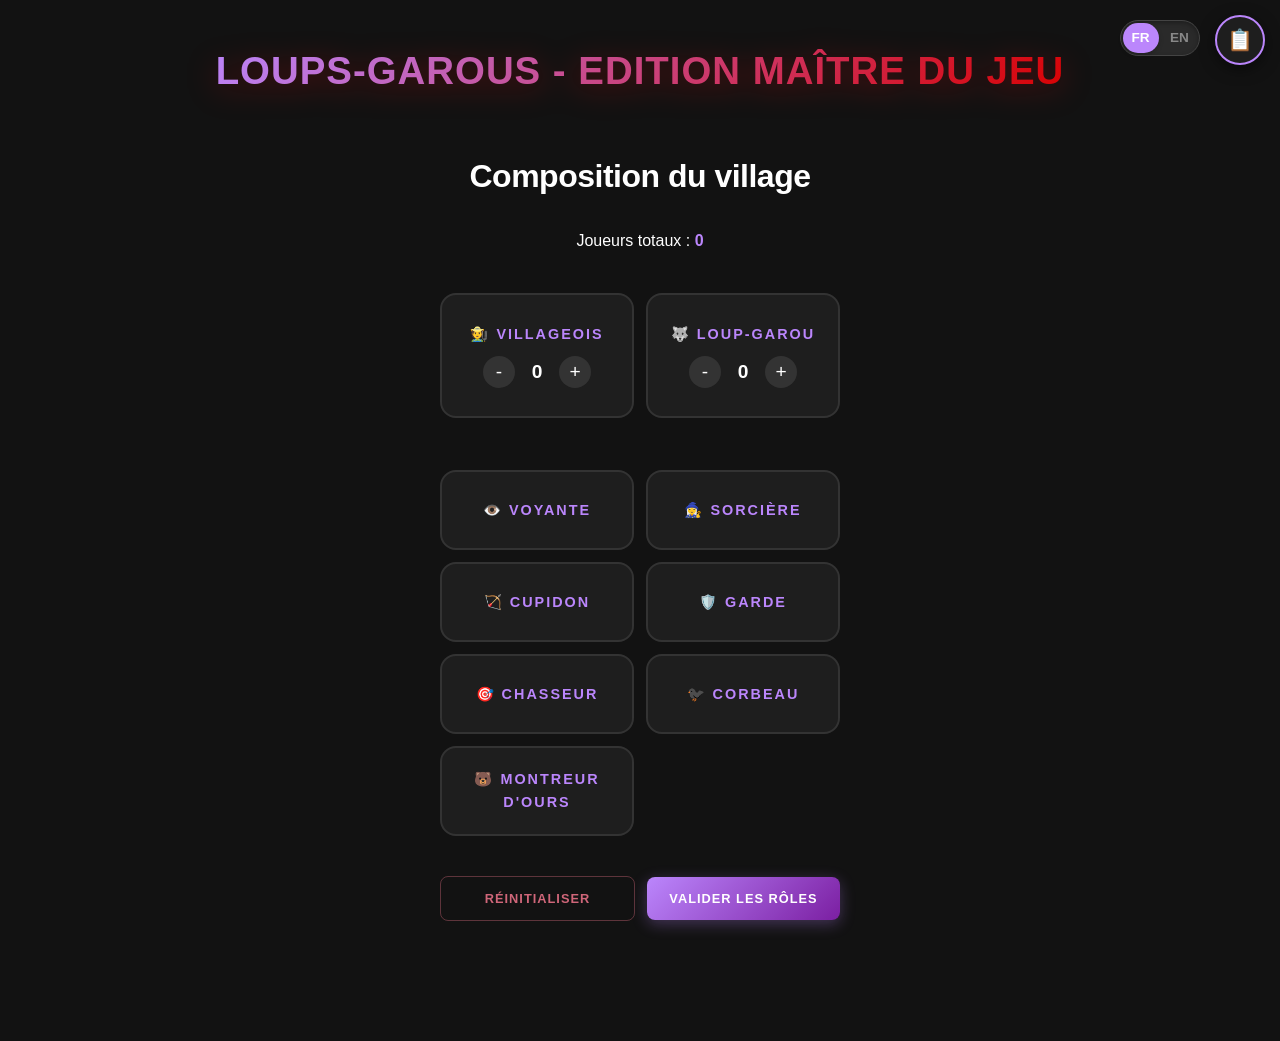
==== commit 71b1dc0f: "modification @media" ====
--- a/index.html
+++ b/index.html
@@ -15,16 +15,18 @@
     <header>
         <h1 class="titre-app" data-i18n="mainTitle">Loups-Garous - Edition Maître du Jeu</h1>
 
-        <div class="lang-switch-container">
-            <input type="checkbox" id="lang-toggle-checkbox" class="lang-checkbox">
-            <label for="lang-toggle-checkbox" class="lang-slider">
-                <span class="lang-fr">FR</span>
-                <span class="lang-en">EN</span>
-                <div class="lang-knob"></div>
-            </label>
+        <div class="header-controls"></div>
+            <div class="lang-switch-container">
+                <input type="checkbox" id="lang-toggle-checkbox" class="lang-checkbox">
+                <label for="lang-toggle-checkbox" class="lang-slider">
+                    <span class="lang-fr">FR</span>
+                    <span class="lang-en">EN</span>
+                    <div class="lang-knob"></div>
+                </label>
+            </div>
+
+            <button id="btn-master-view" class="btn-master-flottant" title="Master View">📋</button>
         </div>
-
-        <button id="btn-master-view" class="btn-master-flottant" title="Master View">📋</button>
     </header>
 
     <section>
--- a/style.css
+++ b/style.css
@@ -39,22 +39,54 @@
     --texte: #121212;
 }
 
+header {
+    display: flex;
+    flex-direction: column;
+    justify-content: center;
+    align-items: center;
+    padding: 20px 40px;
+    width: 100%;
+    text-align: center;
+}
 
 .titre-app {
-    text-align: center;
-    margin-bottom: 30px;
     font-size: 2.4rem;
     font-weight: 900;
     text-transform: uppercase;
     letter-spacing: 1px;
+    margin: 0 0 30px 0;
 
     background: linear-gradient(135deg, var(--accent) 0%, #d90000 100%);
     -webkit-background-clip: text;
     -webkit-text-fill-color: transparent;
-
     filter: drop-shadow(0 5px 15px rgba(217, 0, 0, 0.4));
-
     animation: fadeIn 3s ease-out;
+}
+
+.header-controls {
+    display: flex;
+    align-items: center;
+    gap: 20px;
+}
+
+
+@media (max-width: 768px) {
+    header {
+        gap: 20px;
+        padding: 15px;
+    }
+
+    .titre-app {
+        font-size: 1.8rem;
+        order: 2;
+    }
+
+    .header-controls {
+        order: 1;
+        justify-content: center;
+        width: 100%;
+        gap: 15px;
+    }
 }
 
 .etape-container,
@@ -311,6 +343,13 @@
 /* =========================================
    4. ÉCRAN : PARAMÈTRES (FIX ALIGNEMENT)
    ========================================= */
+#btn-valider-parametres {
+    display: block;
+    margin: 30px auto;
+    width: 80%;
+    max-width: 300px;
+}
+
 .parametres-groupe {
     margin-bottom: 25px;
 }
@@ -660,7 +699,6 @@
 }
 
 .bouton-transition-container {
-
     gap: 12px;
     width: 100%;
 }
@@ -673,7 +711,7 @@
     color: var(--accent);
     font-size: 1.5rem;
     text-transform: uppercase;
-    letter-spacing: 3px; 
+    letter-spacing: 3px;
     font-weight: 700;
     margin-top: 0;
     margin-bottom: 40px;
@@ -697,7 +735,7 @@
     background-color: transparent;
     border: none;
     box-shadow: none;
-    padding: 20px;
+    padding: 30px;
     margin: 20px auto;
     text-align: center;
 }
@@ -752,15 +790,15 @@
     display: flex;
     justify-content: center;
     align-items: center;
-    flex-wrap: nowrap; 
-    gap: 8px; 
+    flex-wrap: nowrap;
+    gap: 8px;
     margin-top: 20px;
     width: 100%;
 }
 
 .timer-controles button {
     font-family: inherit;
-    font-size: 0.85rem; 
+    font-size: 0.85rem;
     font-weight: 600;
     letter-spacing: 0.5px;
     text-transform: uppercase;
@@ -773,7 +811,7 @@
 }
 
 .btn-timer-secondaire {
-    background-color: rgba(255, 255, 255, 0.05); 
+    background-color: rgba(255, 255, 255, 0.05);
     color: rgba(255, 255, 255, 0.6);
     border: 1px solid rgba(255, 255, 255, 0.1);
 }
@@ -795,7 +833,7 @@
 
 .btn-timer-principal:hover {
     background-color: var(--accent);
-    color: #121212; 
+    color: #121212;
     box-shadow: 0 0 15px var(--accent);
     transform: translateY(-2px);
 }
@@ -814,7 +852,7 @@
 }
 
 .timer-controles button:active {
-    transform: translateY(1px); 
+    transform: translateY(1px);
     box-shadow: none !important;
 }
 
@@ -823,7 +861,7 @@
     display: flex;
     flex-direction: column;
     align-items: center;
-    gap: 25px; 
+    gap: 25px;
     padding: 30px 20px;
     background: rgba(255, 255, 255, 0.02);
     border-radius: 20px;
@@ -833,7 +871,7 @@
 #select-elimine-village {
     appearance: none;
     -webkit-appearance: none;
-    
+
     width: 100%;
     max-width: 300px;
     padding: 12px 20px;
@@ -934,7 +972,9 @@
 @keyframes fadeIn {
     from {
         opacity: 0;
-    } to {
+    }
+
+    to {
         opacity: 1;
     }
 }
@@ -957,7 +997,9 @@
     from {
         opacity: 0;
         transform: translateY(20px);
-    } to {
+    }
+
+    to {
         opacity: 1;
         transform: translateY(0);
     }
@@ -1238,7 +1280,6 @@
 
 #ecran-capitaine h2 {
     color: var(--accent);
-    /* Titre en violet */
     text-shadow: 0 0 10px rgba(187, 134, 252, 0.2);
 }
 
